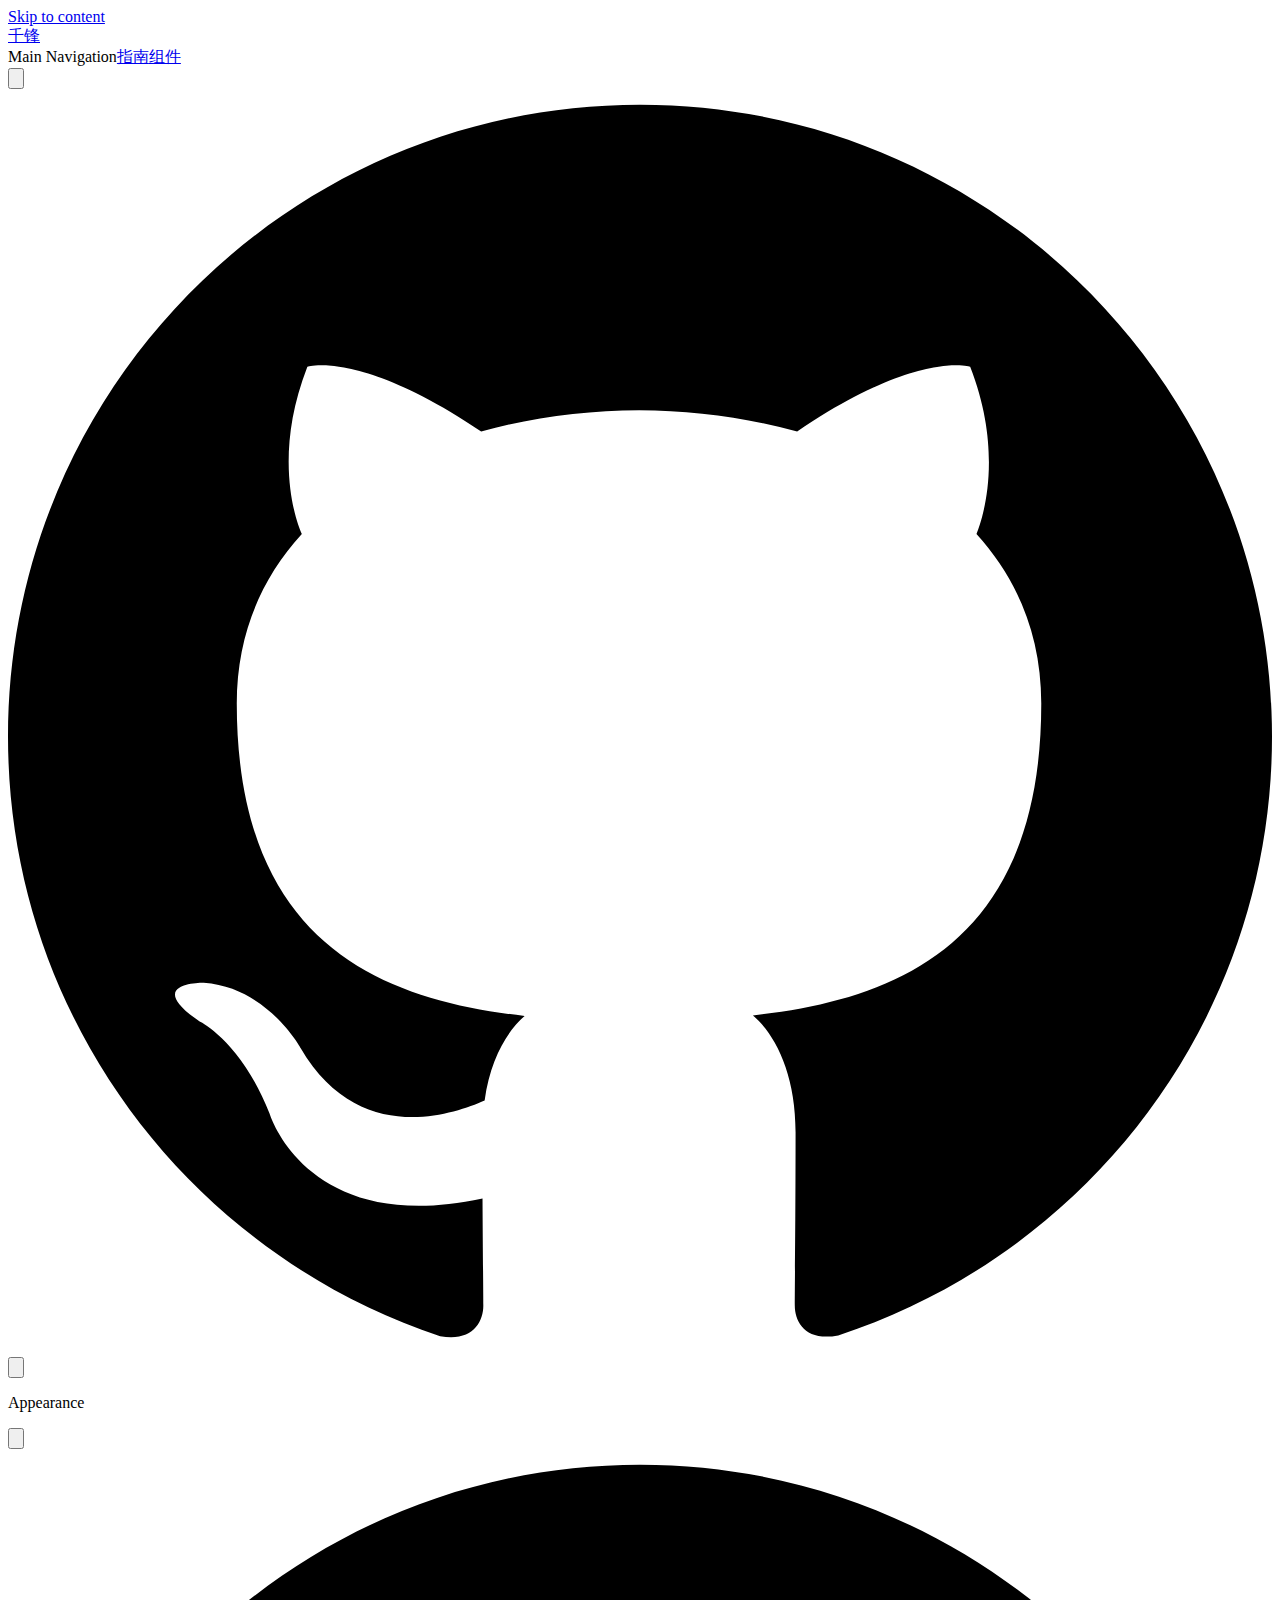
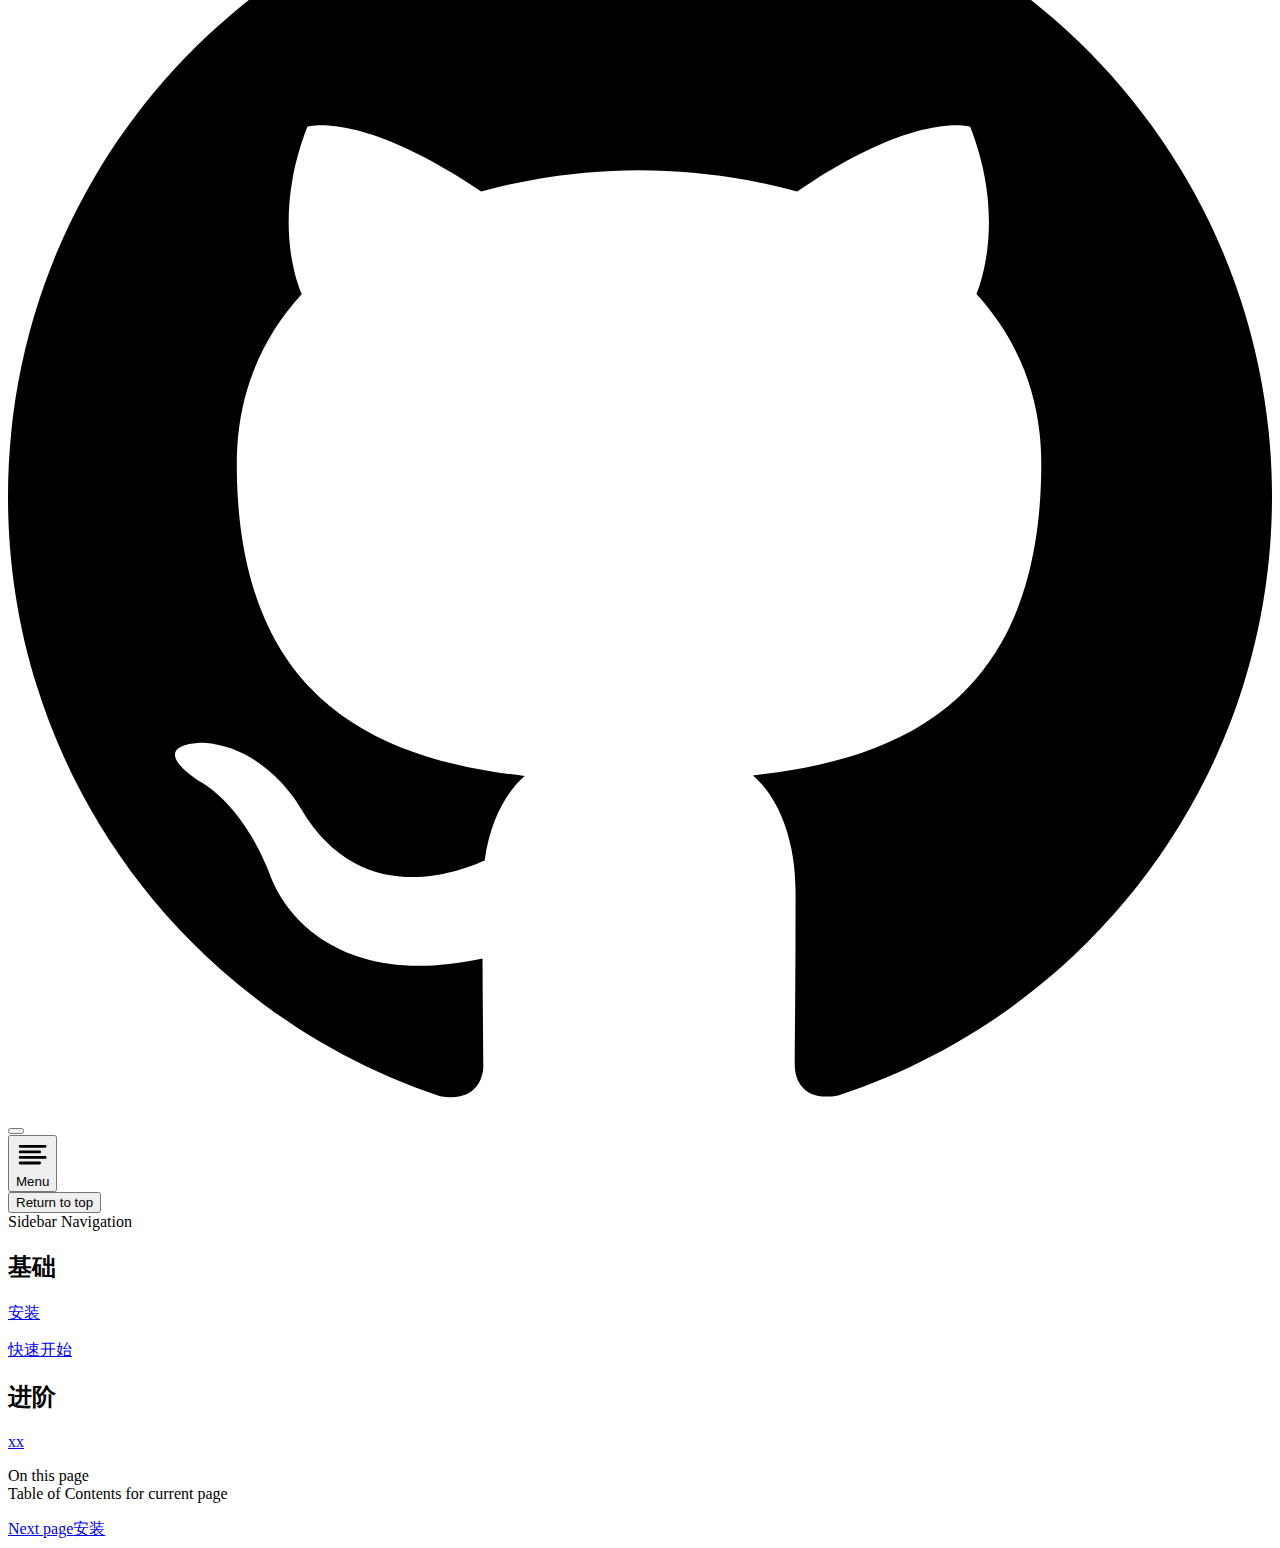
==== guild/index.html @ 6aa97a9f "deploy" ====
<!DOCTYPE html>
<html lang="en-US" dir="ltr">
  <head>
    <meta charset="utf-8">
    <meta name="viewport" content="width=device-width,initial-scale=1">
    <title>VitePress | VitePress</title>
    <meta name="description" content="A VitePress site">
    <link rel="preload stylesheet" href="/docs/assets/style.9207fbe6.css" as="style">
    
    <script type="module" src="/docs/assets/app.7f18fb11.js"></script>
    <link rel="preload" href="/docs/assets/inter-roman-latin.2ed14f66.woff2" as="font" type="font/woff2" crossorigin="">
    <link rel="modulepreload" href="/docs/assets/chunks/framework.ab073e9e.js">
    <link rel="modulepreload" href="/docs/assets/chunks/theme.0a90438f.js">
    <link rel="modulepreload" href="/docs/assets/guild_index.md.e2439c3f.lean.js">
    <script id="check-dark-light">(()=>{const e=localStorage.getItem("vitepress-theme-appearance")||"",a=window.matchMedia("(prefers-color-scheme: dark)").matches;(!e||e==="auto"?a:e==="dark")&&document.documentElement.classList.add("dark")})();</script>
  </head>
  <body>
    <div id="app"><div class="Layout" data-v-255ec12d><!--[--><!--]--><!--[--><span tabindex="-1" data-v-ae3e3f51></span><a href="#VPContent" class="VPSkipLink visually-hidden" data-v-ae3e3f51> Skip to content </a><!--]--><!----><header class="VPNav" data-v-255ec12d data-v-7e5bc4a5><div class="VPNavBar has-sidebar" data-v-7e5bc4a5 data-v-0937f67c><div class="container" data-v-0937f67c><div class="title" data-v-0937f67c><div class="VPNavBarTitle has-sidebar" data-v-0937f67c data-v-86d1bed8><a class="title" href="/docs/" data-v-86d1bed8><!--[--><!--]--><!----><!--[-->千锋<!--]--><!--[--><!--]--></a></div></div><div class="content" data-v-0937f67c><div class="curtain" data-v-0937f67c></div><div class="content-body" data-v-0937f67c><!--[--><!--]--><div class="VPNavBarSearch search" style="--vp-meta-key:&#39;Meta&#39;;" data-v-0937f67c><!----></div><nav aria-labelledby="main-nav-aria-label" class="VPNavBarMenu menu" data-v-0937f67c data-v-7f418b0f><span id="main-nav-aria-label" class="visually-hidden" data-v-7f418b0f>Main Navigation</span><!--[--><!--[--><a class="VPLink link VPNavBarMenuLink" href="/docs/guild/installation.html" tabindex="0" data-v-7f418b0f data-v-0b525393><!--[--><span data-v-0b525393>指南</span><!--]--></a><!--]--><!--[--><a class="VPLink link VPNavBarMenuLink" href="/docs/components/button/" tabindex="0" data-v-7f418b0f data-v-0b525393><!--[--><span data-v-0b525393>组件</span><!--]--></a><!--]--><!--]--></nav><!----><div class="VPNavBarAppearance appearance" data-v-0937f67c data-v-f6a63727><button class="VPSwitch VPSwitchAppearance" type="button" role="switch" title="toggle dark mode" aria-checked="false" data-v-f6a63727 data-v-82b282f1 data-v-f3c41672><span class="check" data-v-f3c41672><span class="icon" data-v-f3c41672><!--[--><svg xmlns="http://www.w3.org/2000/svg" aria-hidden="true" focusable="false" viewbox="0 0 24 24" class="sun" data-v-82b282f1><path d="M12,18c-3.3,0-6-2.7-6-6s2.7-6,6-6s6,2.7,6,6S15.3,18,12,18zM12,8c-2.2,0-4,1.8-4,4c0,2.2,1.8,4,4,4c2.2,0,4-1.8,4-4C16,9.8,14.2,8,12,8z"></path><path d="M12,4c-0.6,0-1-0.4-1-1V1c0-0.6,0.4-1,1-1s1,0.4,1,1v2C13,3.6,12.6,4,12,4z"></path><path d="M12,24c-0.6,0-1-0.4-1-1v-2c0-0.6,0.4-1,1-1s1,0.4,1,1v2C13,23.6,12.6,24,12,24z"></path><path d="M5.6,6.6c-0.3,0-0.5-0.1-0.7-0.3L3.5,4.9c-0.4-0.4-0.4-1,0-1.4s1-0.4,1.4,0l1.4,1.4c0.4,0.4,0.4,1,0,1.4C6.2,6.5,5.9,6.6,5.6,6.6z"></path><path d="M19.8,20.8c-0.3,0-0.5-0.1-0.7-0.3l-1.4-1.4c-0.4-0.4-0.4-1,0-1.4s1-0.4,1.4,0l1.4,1.4c0.4,0.4,0.4,1,0,1.4C20.3,20.7,20,20.8,19.8,20.8z"></path><path d="M3,13H1c-0.6,0-1-0.4-1-1s0.4-1,1-1h2c0.6,0,1,0.4,1,1S3.6,13,3,13z"></path><path d="M23,13h-2c-0.6,0-1-0.4-1-1s0.4-1,1-1h2c0.6,0,1,0.4,1,1S23.6,13,23,13z"></path><path d="M4.2,20.8c-0.3,0-0.5-0.1-0.7-0.3c-0.4-0.4-0.4-1,0-1.4l1.4-1.4c0.4-0.4,1-0.4,1.4,0s0.4,1,0,1.4l-1.4,1.4C4.7,20.7,4.5,20.8,4.2,20.8z"></path><path d="M18.4,6.6c-0.3,0-0.5-0.1-0.7-0.3c-0.4-0.4-0.4-1,0-1.4l1.4-1.4c0.4-0.4,1-0.4,1.4,0s0.4,1,0,1.4l-1.4,1.4C18.9,6.5,18.6,6.6,18.4,6.6z"></path></svg><svg xmlns="http://www.w3.org/2000/svg" aria-hidden="true" focusable="false" viewbox="0 0 24 24" class="moon" data-v-82b282f1><path d="M12.1,22c-0.3,0-0.6,0-0.9,0c-5.5-0.5-9.5-5.4-9-10.9c0.4-4.8,4.2-8.6,9-9c0.4,0,0.8,0.2,1,0.5c0.2,0.3,0.2,0.8-0.1,1.1c-2,2.7-1.4,6.4,1.3,8.4c2.1,1.6,5,1.6,7.1,0c0.3-0.2,0.7-0.3,1.1-0.1c0.3,0.2,0.5,0.6,0.5,1c-0.2,2.7-1.5,5.1-3.6,6.8C16.6,21.2,14.4,22,12.1,22zM9.3,4.4c-2.9,1-5,3.6-5.2,6.8c-0.4,4.4,2.8,8.3,7.2,8.7c2.1,0.2,4.2-0.4,5.8-1.8c1.1-0.9,1.9-2.1,2.4-3.4c-2.5,0.9-5.3,0.5-7.5-1.1C9.2,11.4,8.1,7.7,9.3,4.4z"></path></svg><!--]--></span></span></button></div><div class="VPSocialLinks VPNavBarSocialLinks social-links" data-v-0937f67c data-v-0394ad82 data-v-7bc22406><!--[--><a class="VPSocialLink no-icon" href="https://github.com/qddidi/easyest" aria-label="github" target="_blank" rel="noopener" data-v-7bc22406 data-v-f80f8133><svg role="img" viewBox="0 0 24 24" xmlns="http://www.w3.org/2000/svg"><title>GitHub</title><path d="M12 .297c-6.63 0-12 5.373-12 12 0 5.303 3.438 9.8 8.205 11.385.6.113.82-.258.82-.577 0-.285-.01-1.04-.015-2.04-3.338.724-4.042-1.61-4.042-1.61C4.422 18.07 3.633 17.7 3.633 17.7c-1.087-.744.084-.729.084-.729 1.205.084 1.838 1.236 1.838 1.236 1.07 1.835 2.809 1.305 3.495.998.108-.776.417-1.305.76-1.605-2.665-.3-5.466-1.332-5.466-5.93 0-1.31.465-2.38 1.235-3.22-.135-.303-.54-1.523.105-3.176 0 0 1.005-.322 3.3 1.23.96-.267 1.98-.399 3-.405 1.02.006 2.04.138 3 .405 2.28-1.552 3.285-1.23 3.285-1.23.645 1.653.24 2.873.12 3.176.765.84 1.23 1.91 1.23 3.22 0 4.61-2.805 5.625-5.475 5.92.42.36.81 1.096.81 2.22 0 1.606-.015 2.896-.015 3.286 0 .315.21.69.825.57C20.565 22.092 24 17.592 24 12.297c0-6.627-5.373-12-12-12"/></svg></a><!--]--></div><div class="VPFlyout VPNavBarExtra extra" data-v-0937f67c data-v-40855f84 data-v-a7b5672a><button type="button" class="button" aria-haspopup="true" aria-expanded="false" aria-label="extra navigation" data-v-a7b5672a><svg xmlns="http://www.w3.org/2000/svg" aria-hidden="true" focusable="false" viewbox="0 0 24 24" class="icon" data-v-a7b5672a><circle cx="12" cy="12" r="2"></circle><circle cx="19" cy="12" r="2"></circle><circle cx="5" cy="12" r="2"></circle></svg></button><div class="menu" data-v-a7b5672a><div class="VPMenu" data-v-a7b5672a data-v-e7ea1737><!----><!--[--><!--[--><!----><div class="group" data-v-40855f84><div class="item appearance" data-v-40855f84><p class="label" data-v-40855f84>Appearance</p><div class="appearance-action" data-v-40855f84><button class="VPSwitch VPSwitchAppearance" type="button" role="switch" title="toggle dark mode" aria-checked="false" data-v-40855f84 data-v-82b282f1 data-v-f3c41672><span class="check" data-v-f3c41672><span class="icon" data-v-f3c41672><!--[--><svg xmlns="http://www.w3.org/2000/svg" aria-hidden="true" focusable="false" viewbox="0 0 24 24" class="sun" data-v-82b282f1><path d="M12,18c-3.3,0-6-2.7-6-6s2.7-6,6-6s6,2.7,6,6S15.3,18,12,18zM12,8c-2.2,0-4,1.8-4,4c0,2.2,1.8,4,4,4c2.2,0,4-1.8,4-4C16,9.8,14.2,8,12,8z"></path><path d="M12,4c-0.6,0-1-0.4-1-1V1c0-0.6,0.4-1,1-1s1,0.4,1,1v2C13,3.6,12.6,4,12,4z"></path><path d="M12,24c-0.6,0-1-0.4-1-1v-2c0-0.6,0.4-1,1-1s1,0.4,1,1v2C13,23.6,12.6,24,12,24z"></path><path d="M5.6,6.6c-0.3,0-0.5-0.1-0.7-0.3L3.5,4.9c-0.4-0.4-0.4-1,0-1.4s1-0.4,1.4,0l1.4,1.4c0.4,0.4,0.4,1,0,1.4C6.2,6.5,5.9,6.6,5.6,6.6z"></path><path d="M19.8,20.8c-0.3,0-0.5-0.1-0.7-0.3l-1.4-1.4c-0.4-0.4-0.4-1,0-1.4s1-0.4,1.4,0l1.4,1.4c0.4,0.4,0.4,1,0,1.4C20.3,20.7,20,20.8,19.8,20.8z"></path><path d="M3,13H1c-0.6,0-1-0.4-1-1s0.4-1,1-1h2c0.6,0,1,0.4,1,1S3.6,13,3,13z"></path><path d="M23,13h-2c-0.6,0-1-0.4-1-1s0.4-1,1-1h2c0.6,0,1,0.4,1,1S23.6,13,23,13z"></path><path d="M4.2,20.8c-0.3,0-0.5-0.1-0.7-0.3c-0.4-0.4-0.4-1,0-1.4l1.4-1.4c0.4-0.4,1-0.4,1.4,0s0.4,1,0,1.4l-1.4,1.4C4.7,20.7,4.5,20.8,4.2,20.8z"></path><path d="M18.4,6.6c-0.3,0-0.5-0.1-0.7-0.3c-0.4-0.4-0.4-1,0-1.4l1.4-1.4c0.4-0.4,1-0.4,1.4,0s0.4,1,0,1.4l-1.4,1.4C18.9,6.5,18.6,6.6,18.4,6.6z"></path></svg><svg xmlns="http://www.w3.org/2000/svg" aria-hidden="true" focusable="false" viewbox="0 0 24 24" class="moon" data-v-82b282f1><path d="M12.1,22c-0.3,0-0.6,0-0.9,0c-5.5-0.5-9.5-5.4-9-10.9c0.4-4.8,4.2-8.6,9-9c0.4,0,0.8,0.2,1,0.5c0.2,0.3,0.2,0.8-0.1,1.1c-2,2.7-1.4,6.4,1.3,8.4c2.1,1.6,5,1.6,7.1,0c0.3-0.2,0.7-0.3,1.1-0.1c0.3,0.2,0.5,0.6,0.5,1c-0.2,2.7-1.5,5.1-3.6,6.8C16.6,21.2,14.4,22,12.1,22zM9.3,4.4c-2.9,1-5,3.6-5.2,6.8c-0.4,4.4,2.8,8.3,7.2,8.7c2.1,0.2,4.2-0.4,5.8-1.8c1.1-0.9,1.9-2.1,2.4-3.4c-2.5,0.9-5.3,0.5-7.5-1.1C9.2,11.4,8.1,7.7,9.3,4.4z"></path></svg><!--]--></span></span></button></div></div></div><div class="group" data-v-40855f84><div class="item social-links" data-v-40855f84><div class="VPSocialLinks social-links-list" data-v-40855f84 data-v-7bc22406><!--[--><a class="VPSocialLink no-icon" href="https://github.com/qddidi/easyest" aria-label="github" target="_blank" rel="noopener" data-v-7bc22406 data-v-f80f8133><svg role="img" viewBox="0 0 24 24" xmlns="http://www.w3.org/2000/svg"><title>GitHub</title><path d="M12 .297c-6.63 0-12 5.373-12 12 0 5.303 3.438 9.8 8.205 11.385.6.113.82-.258.82-.577 0-.285-.01-1.04-.015-2.04-3.338.724-4.042-1.61-4.042-1.61C4.422 18.07 3.633 17.7 3.633 17.7c-1.087-.744.084-.729.084-.729 1.205.084 1.838 1.236 1.838 1.236 1.07 1.835 2.809 1.305 3.495.998.108-.776.417-1.305.76-1.605-2.665-.3-5.466-1.332-5.466-5.93 0-1.31.465-2.38 1.235-3.22-.135-.303-.54-1.523.105-3.176 0 0 1.005-.322 3.3 1.23.96-.267 1.98-.399 3-.405 1.02.006 2.04.138 3 .405 2.28-1.552 3.285-1.23 3.285-1.23.645 1.653.24 2.873.12 3.176.765.84 1.23 1.91 1.23 3.22 0 4.61-2.805 5.625-5.475 5.92.42.36.81 1.096.81 2.22 0 1.606-.015 2.896-.015 3.286 0 .315.21.69.825.57C20.565 22.092 24 17.592 24 12.297c0-6.627-5.373-12-12-12"/></svg></a><!--]--></div></div></div><!--]--><!--]--></div></div></div><!--[--><!--]--><button type="button" class="VPNavBarHamburger hamburger" aria-label="mobile navigation" aria-expanded="false" aria-controls="VPNavScreen" data-v-0937f67c data-v-e5dd9c1c><span class="container" data-v-e5dd9c1c><span class="top" data-v-e5dd9c1c></span><span class="middle" data-v-e5dd9c1c></span><span class="bottom" data-v-e5dd9c1c></span></span></button></div></div></div></div><!----></header><div class="VPLocalNav reached-top" data-v-255ec12d data-v-5cfd5582><button class="menu" aria-expanded="false" aria-controls="VPSidebarNav" data-v-5cfd5582><svg xmlns="http://www.w3.org/2000/svg" aria-hidden="true" focusable="false" viewbox="0 0 24 24" class="menu-icon" data-v-5cfd5582><path d="M17,11H3c-0.6,0-1-0.4-1-1s0.4-1,1-1h14c0.6,0,1,0.4,1,1S17.6,11,17,11z"></path><path d="M21,7H3C2.4,7,2,6.6,2,6s0.4-1,1-1h18c0.6,0,1,0.4,1,1S21.6,7,21,7z"></path><path d="M21,15H3c-0.6,0-1-0.4-1-1s0.4-1,1-1h18c0.6,0,1,0.4,1,1S21.6,15,21,15z"></path><path d="M17,19H3c-0.6,0-1-0.4-1-1s0.4-1,1-1h14c0.6,0,1,0.4,1,1S17.6,19,17,19z"></path></svg><span class="menu-text" data-v-5cfd5582>Menu</span></button><div class="VPLocalNavOutlineDropdown" style="--vp-vh:0px;" data-v-5cfd5582 data-v-18201f51><button data-v-18201f51>Return to top</button><!----></div></div><aside class="VPSidebar" data-v-255ec12d data-v-845b8fc6><div class="curtain" data-v-845b8fc6></div><nav class="nav" id="VPSidebarNav" aria-labelledby="sidebar-aria-label" tabindex="-1" data-v-845b8fc6><span class="visually-hidden" id="sidebar-aria-label" data-v-845b8fc6> Sidebar Navigation </span><!--[--><!--]--><!--[--><div class="group" data-v-845b8fc6><section class="VPSidebarItem level-0" data-v-845b8fc6 data-v-9b797284><div class="item" role="button" tabindex="0" data-v-9b797284><div class="indicator" data-v-9b797284></div><h2 class="text" data-v-9b797284>基础</h2><!----></div><div class="items" data-v-9b797284><!--[--><div class="VPSidebarItem level-1 is-link" data-v-9b797284 data-v-9b797284><div class="item" data-v-9b797284><div class="indicator" data-v-9b797284></div><a class="VPLink link link" href="/docs/guild/installation.html" data-v-9b797284><!--[--><p class="text" data-v-9b797284>安装</p><!--]--></a><!----></div><!----></div><div class="VPSidebarItem level-1 is-link" data-v-9b797284 data-v-9b797284><div class="item" data-v-9b797284><div class="indicator" data-v-9b797284></div><a class="VPLink link link" href="/docs/guild/quickstart.html" data-v-9b797284><!--[--><p class="text" data-v-9b797284>快速开始</p><!--]--></a><!----></div><!----></div><!--]--></div></section></div><div class="group" data-v-845b8fc6><section class="VPSidebarItem level-0" data-v-845b8fc6 data-v-9b797284><div class="item" role="button" tabindex="0" data-v-9b797284><div class="indicator" data-v-9b797284></div><h2 class="text" data-v-9b797284>进阶</h2><!----></div><div class="items" data-v-9b797284><!--[--><div class="VPSidebarItem level-1 is-link" data-v-9b797284 data-v-9b797284><div class="item" data-v-9b797284><div class="indicator" data-v-9b797284></div><a class="VPLink link link" href="/docs/xx.html" data-v-9b797284><!--[--><p class="text" data-v-9b797284>xx</p><!--]--></a><!----></div><!----></div><!--]--></div></section></div><!--]--><!--[--><!--]--></nav></aside><div class="VPContent has-sidebar" id="VPContent" data-v-255ec12d data-v-669faec9><div class="VPDoc has-sidebar has-aside" data-v-669faec9 data-v-6b87e69f><!--[--><!--]--><div class="container" data-v-6b87e69f><div class="aside" data-v-6b87e69f><div class="aside-curtain" data-v-6b87e69f></div><div class="aside-container" data-v-6b87e69f><div class="aside-content" data-v-6b87e69f><div class="VPDocAside" data-v-6b87e69f data-v-3f215769><!--[--><!--]--><!--[--><!--]--><div class="VPDocAsideOutline" data-v-3f215769 data-v-ff0f39c8><div class="content" data-v-ff0f39c8><div class="outline-marker" data-v-ff0f39c8></div><div class="outline-title" data-v-ff0f39c8>On this page</div><nav aria-labelledby="doc-outline-aria-label" data-v-ff0f39c8><span class="visually-hidden" id="doc-outline-aria-label" data-v-ff0f39c8> Table of Contents for current page </span><ul class="root" data-v-ff0f39c8 data-v-d0ee3533><!--[--><!--]--></ul></nav></div></div><!--[--><!--]--><div class="spacer" data-v-3f215769></div><!--[--><!--]--><!----><!--[--><!--]--><!--[--><!--]--></div></div></div></div><div class="content" data-v-6b87e69f><div class="content-container" data-v-6b87e69f><!--[--><!--]--><!----><main class="main" data-v-6b87e69f><div style="position:relative;" class="vp-doc _docs_guild_index" data-v-6b87e69f><div></div></div></main><footer class="VPDocFooter" data-v-6b87e69f data-v-37656e44><!--[--><!--]--><!----><nav class="prev-next" data-v-37656e44><div class="pager" data-v-37656e44><!----></div><div class="pager" data-v-37656e44><a class="pager-link next" href="/docs/guild/installation.html" data-v-37656e44><span class="desc" data-v-37656e44>Next page</span><span class="title" data-v-37656e44>安装</span></a></div></nav></footer><!--[--><!--]--></div></div></div><!--[--><!--]--></div></div><!----><!--[--><!--]--></div></div>
    <script>window.__VP_HASH_MAP__=JSON.parse("{\"index.md\":\"1d6c81f4\",\"guild_index.md\":\"e2439c3f\",\"guild_installation.md\":\"ae4b064f\",\"components_button_index.md\":\"c9f81a16\"}");window.__VP_SITE_DATA__=JSON.parse("{\"lang\":\"en-US\",\"dir\":\"ltr\",\"title\":\"VitePress\",\"description\":\"A VitePress site\",\"base\":\"/docs/\",\"head\":[],\"appearance\":true,\"themeConfig\":{\"siteTitle\":\"千锋\",\"nav\":[{\"text\":\"指南\",\"link\":\"/guild/installation\"},{\"text\":\"组件\",\"link\":\"/components/button/\"}],\"sidebar\":{\"/guild/\":[{\"text\":\"基础\",\"items\":[{\"text\":\"安装\",\"link\":\"/guild/installation\"},{\"text\":\"快速开始\",\"link\":\"/guild/quickstart\"}]},{\"text\":\"进阶\",\"items\":[{\"text\":\"xx\",\"link\":\"/xx\"}]}],\"/components/\":[{\"text\":\"基础组件\",\"items\":[{\"text\":\"Button\",\"link\":\"/components/button\"}]}]},\"socialLinks\":[{\"icon\":\"github\",\"link\":\"https://github.com/qddidi/easyest\"}]},\"locales\":{},\"scrollOffset\":90,\"cleanUrls\":false}");</script>
    
  </body>
</html>
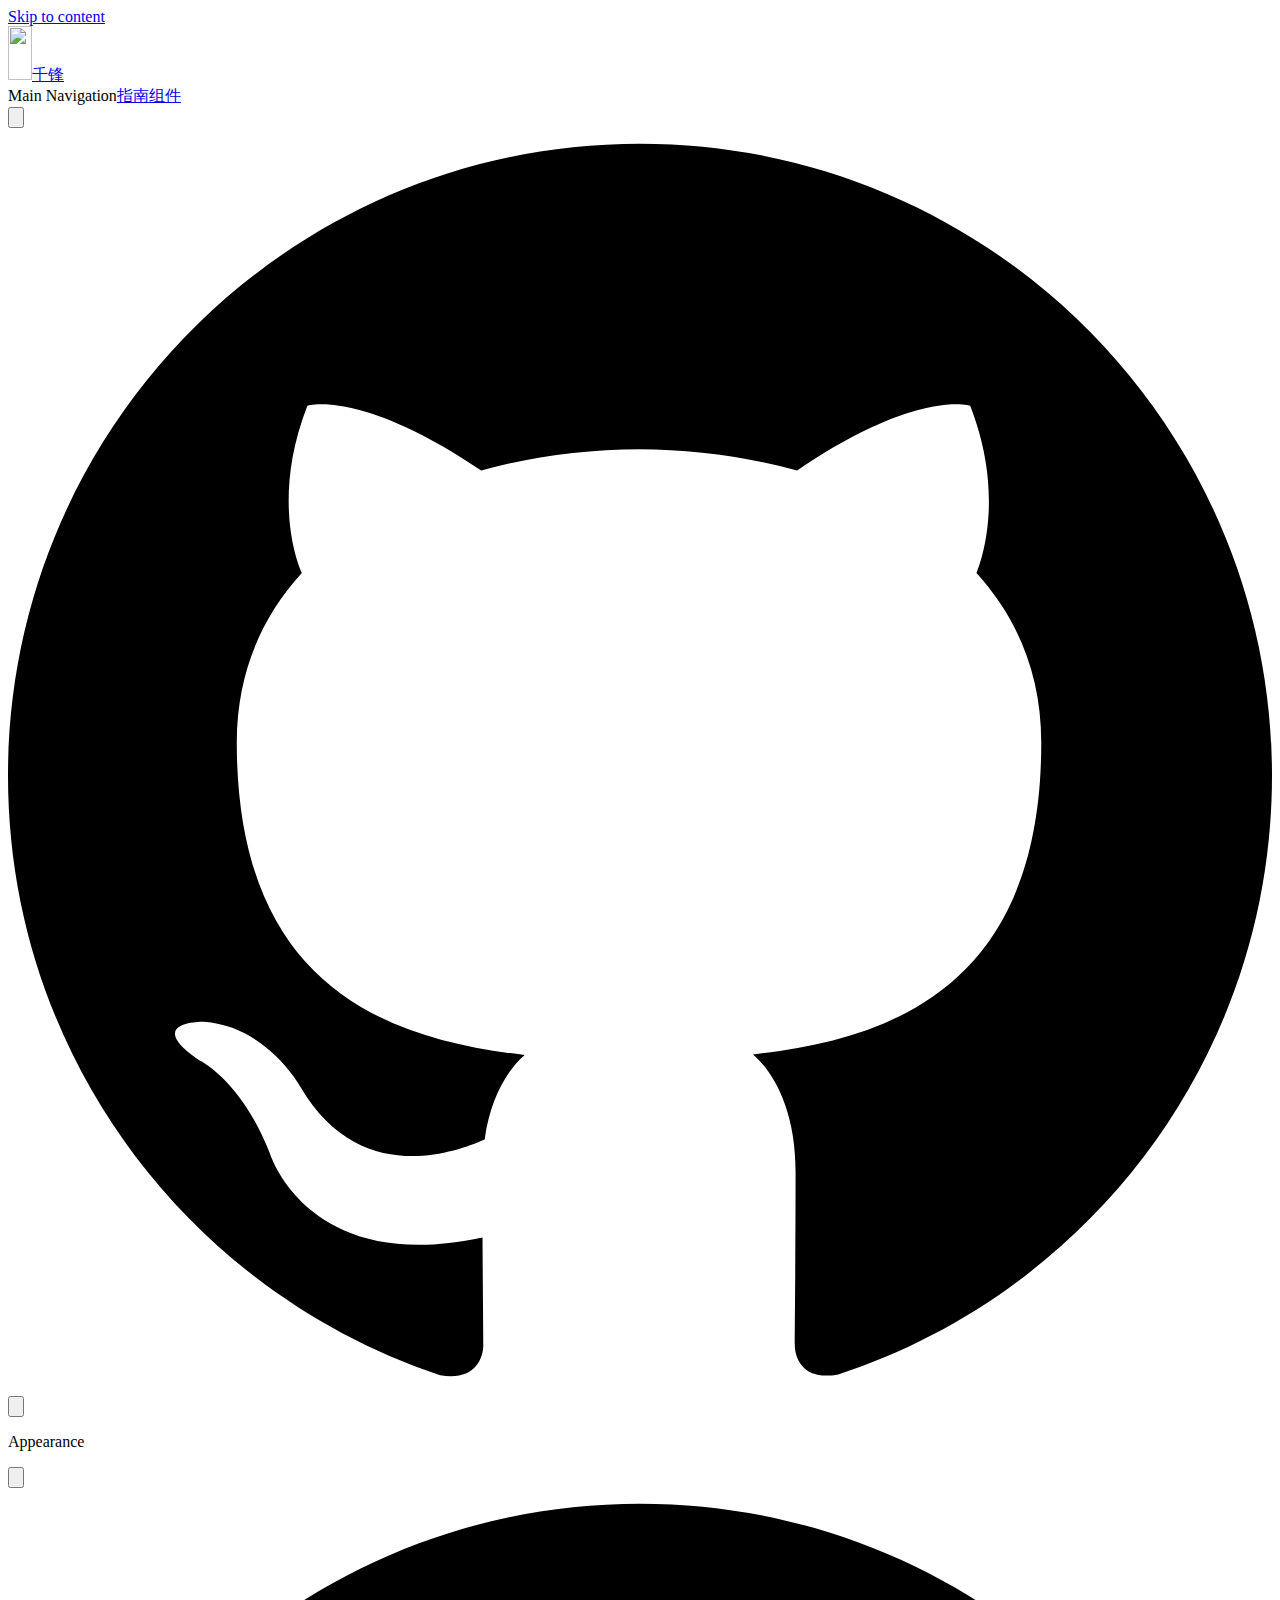
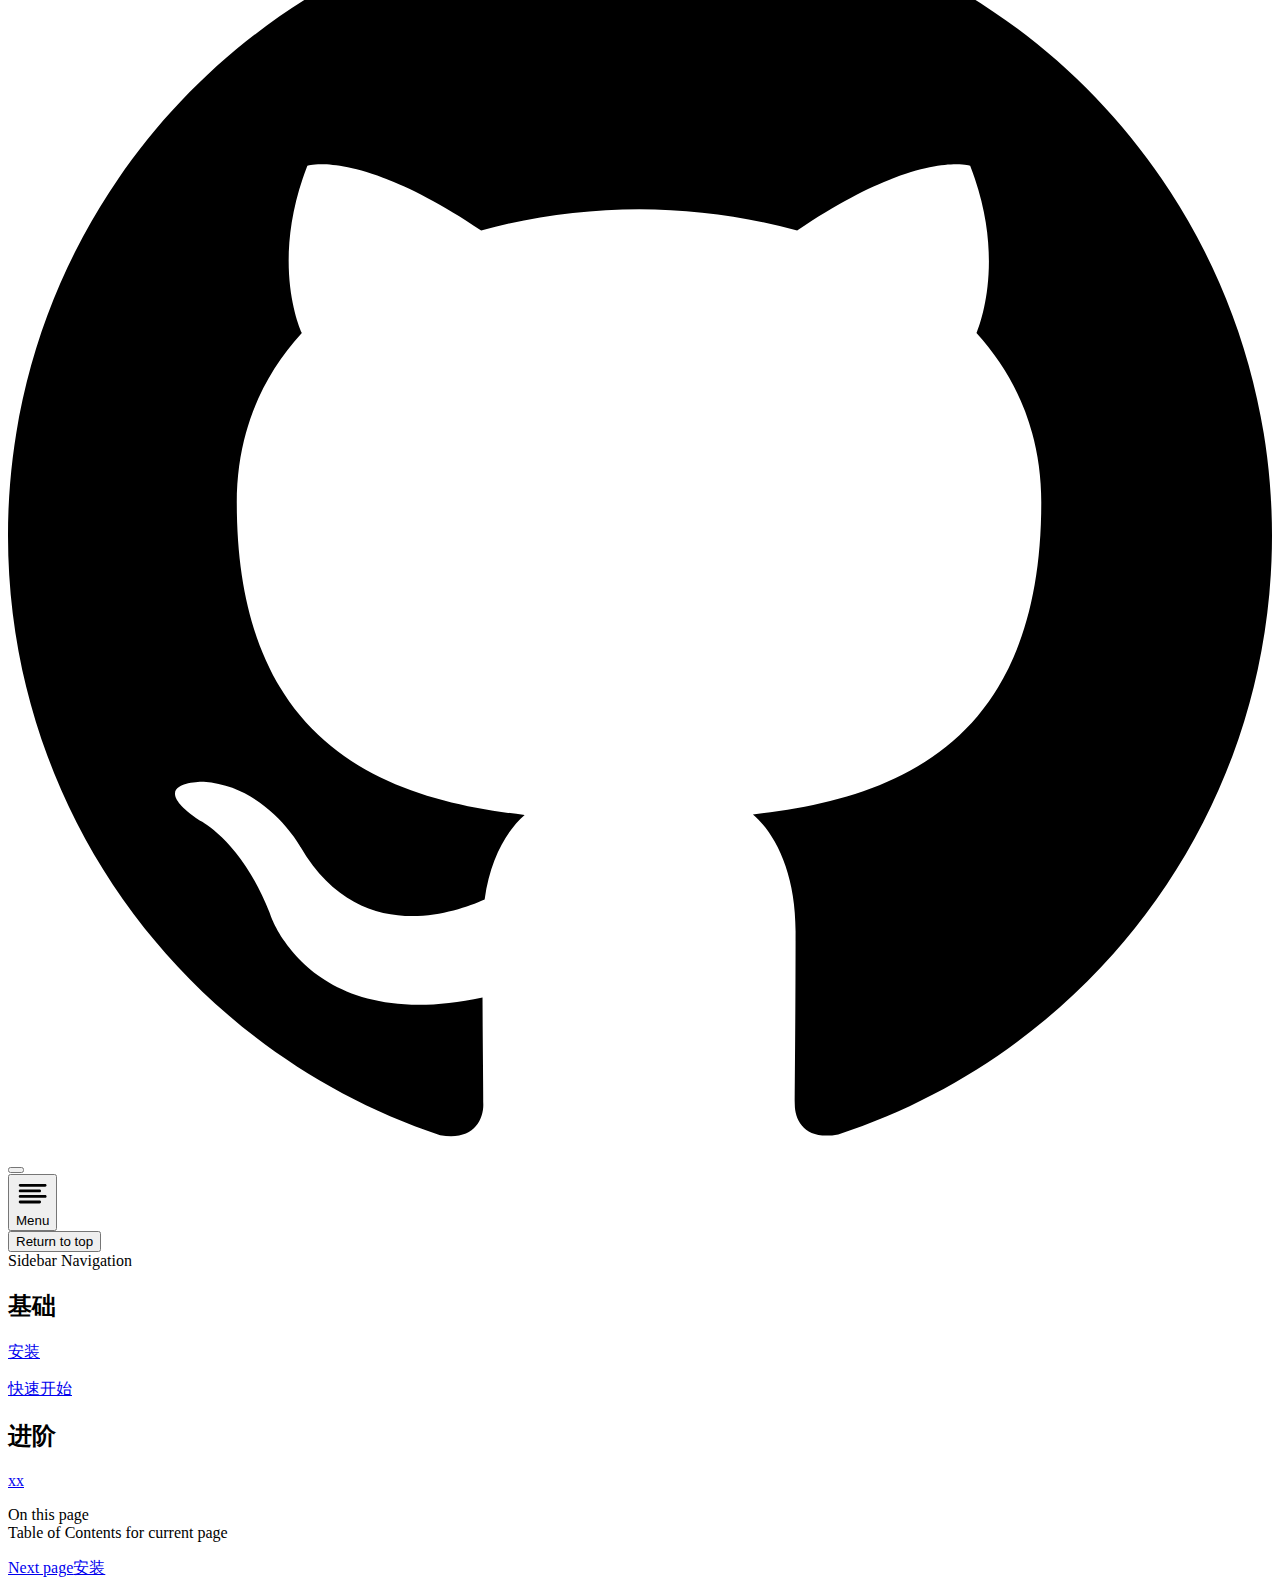
==== commit f5b81237: "deploy" ====
--- a/guild/index.html
+++ b/guild/index.html
@@ -5,18 +5,19 @@
     <meta name="viewport" content="width=device-width,initial-scale=1">
     <title>VitePress | VitePress</title>
     <meta name="description" content="A VitePress site">
-    <link rel="preload stylesheet" href="/docs/assets/style.9207fbe6.css" as="style">
+    <link rel="preload stylesheet" href="/docs/assets/style.b7a6410f.css" as="style">
     
     <script type="module" src="/docs/assets/app.7f18fb11.js"></script>
     <link rel="preload" href="/docs/assets/inter-roman-latin.2ed14f66.woff2" as="font" type="font/woff2" crossorigin="">
     <link rel="modulepreload" href="/docs/assets/chunks/framework.ab073e9e.js">
     <link rel="modulepreload" href="/docs/assets/chunks/theme.0a90438f.js">
     <link rel="modulepreload" href="/docs/assets/guild_index.md.e2439c3f.lean.js">
+    <link rel="icon" href="/logo2.png">
     <script id="check-dark-light">(()=>{const e=localStorage.getItem("vitepress-theme-appearance")||"",a=window.matchMedia("(prefers-color-scheme: dark)").matches;(!e||e==="auto"?a:e==="dark")&&document.documentElement.classList.add("dark")})();</script>
   </head>
   <body>
-    <div id="app"><div class="Layout" data-v-255ec12d><!--[--><!--]--><!--[--><span tabindex="-1" data-v-ae3e3f51></span><a href="#VPContent" class="VPSkipLink visually-hidden" data-v-ae3e3f51> Skip to content </a><!--]--><!----><header class="VPNav" data-v-255ec12d data-v-7e5bc4a5><div class="VPNavBar has-sidebar" data-v-7e5bc4a5 data-v-0937f67c><div class="container" data-v-0937f67c><div class="title" data-v-0937f67c><div class="VPNavBarTitle has-sidebar" data-v-0937f67c data-v-86d1bed8><a class="title" href="/docs/" data-v-86d1bed8><!--[--><!--]--><!----><!--[-->千锋<!--]--><!--[--><!--]--></a></div></div><div class="content" data-v-0937f67c><div class="curtain" data-v-0937f67c></div><div class="content-body" data-v-0937f67c><!--[--><!--]--><div class="VPNavBarSearch search" style="--vp-meta-key:&#39;Meta&#39;;" data-v-0937f67c><!----></div><nav aria-labelledby="main-nav-aria-label" class="VPNavBarMenu menu" data-v-0937f67c data-v-7f418b0f><span id="main-nav-aria-label" class="visually-hidden" data-v-7f418b0f>Main Navigation</span><!--[--><!--[--><a class="VPLink link VPNavBarMenuLink" href="/docs/guild/installation.html" tabindex="0" data-v-7f418b0f data-v-0b525393><!--[--><span data-v-0b525393>指南</span><!--]--></a><!--]--><!--[--><a class="VPLink link VPNavBarMenuLink" href="/docs/components/button/" tabindex="0" data-v-7f418b0f data-v-0b525393><!--[--><span data-v-0b525393>组件</span><!--]--></a><!--]--><!--]--></nav><!----><div class="VPNavBarAppearance appearance" data-v-0937f67c data-v-f6a63727><button class="VPSwitch VPSwitchAppearance" type="button" role="switch" title="toggle dark mode" aria-checked="false" data-v-f6a63727 data-v-82b282f1 data-v-f3c41672><span class="check" data-v-f3c41672><span class="icon" data-v-f3c41672><!--[--><svg xmlns="http://www.w3.org/2000/svg" aria-hidden="true" focusable="false" viewbox="0 0 24 24" class="sun" data-v-82b282f1><path d="M12,18c-3.3,0-6-2.7-6-6s2.7-6,6-6s6,2.7,6,6S15.3,18,12,18zM12,8c-2.2,0-4,1.8-4,4c0,2.2,1.8,4,4,4c2.2,0,4-1.8,4-4C16,9.8,14.2,8,12,8z"></path><path d="M12,4c-0.6,0-1-0.4-1-1V1c0-0.6,0.4-1,1-1s1,0.4,1,1v2C13,3.6,12.6,4,12,4z"></path><path d="M12,24c-0.6,0-1-0.4-1-1v-2c0-0.6,0.4-1,1-1s1,0.4,1,1v2C13,23.6,12.6,24,12,24z"></path><path d="M5.6,6.6c-0.3,0-0.5-0.1-0.7-0.3L3.5,4.9c-0.4-0.4-0.4-1,0-1.4s1-0.4,1.4,0l1.4,1.4c0.4,0.4,0.4,1,0,1.4C6.2,6.5,5.9,6.6,5.6,6.6z"></path><path d="M19.8,20.8c-0.3,0-0.5-0.1-0.7-0.3l-1.4-1.4c-0.4-0.4-0.4-1,0-1.4s1-0.4,1.4,0l1.4,1.4c0.4,0.4,0.4,1,0,1.4C20.3,20.7,20,20.8,19.8,20.8z"></path><path d="M3,13H1c-0.6,0-1-0.4-1-1s0.4-1,1-1h2c0.6,0,1,0.4,1,1S3.6,13,3,13z"></path><path d="M23,13h-2c-0.6,0-1-0.4-1-1s0.4-1,1-1h2c0.6,0,1,0.4,1,1S23.6,13,23,13z"></path><path d="M4.2,20.8c-0.3,0-0.5-0.1-0.7-0.3c-0.4-0.4-0.4-1,0-1.4l1.4-1.4c0.4-0.4,1-0.4,1.4,0s0.4,1,0,1.4l-1.4,1.4C4.7,20.7,4.5,20.8,4.2,20.8z"></path><path d="M18.4,6.6c-0.3,0-0.5-0.1-0.7-0.3c-0.4-0.4-0.4-1,0-1.4l1.4-1.4c0.4-0.4,1-0.4,1.4,0s0.4,1,0,1.4l-1.4,1.4C18.9,6.5,18.6,6.6,18.4,6.6z"></path></svg><svg xmlns="http://www.w3.org/2000/svg" aria-hidden="true" focusable="false" viewbox="0 0 24 24" class="moon" data-v-82b282f1><path d="M12.1,22c-0.3,0-0.6,0-0.9,0c-5.5-0.5-9.5-5.4-9-10.9c0.4-4.8,4.2-8.6,9-9c0.4,0,0.8,0.2,1,0.5c0.2,0.3,0.2,0.8-0.1,1.1c-2,2.7-1.4,6.4,1.3,8.4c2.1,1.6,5,1.6,7.1,0c0.3-0.2,0.7-0.3,1.1-0.1c0.3,0.2,0.5,0.6,0.5,1c-0.2,2.7-1.5,5.1-3.6,6.8C16.6,21.2,14.4,22,12.1,22zM9.3,4.4c-2.9,1-5,3.6-5.2,6.8c-0.4,4.4,2.8,8.3,7.2,8.7c2.1,0.2,4.2-0.4,5.8-1.8c1.1-0.9,1.9-2.1,2.4-3.4c-2.5,0.9-5.3,0.5-7.5-1.1C9.2,11.4,8.1,7.7,9.3,4.4z"></path></svg><!--]--></span></span></button></div><div class="VPSocialLinks VPNavBarSocialLinks social-links" data-v-0937f67c data-v-0394ad82 data-v-7bc22406><!--[--><a class="VPSocialLink no-icon" href="https://github.com/qddidi/easyest" aria-label="github" target="_blank" rel="noopener" data-v-7bc22406 data-v-f80f8133><svg role="img" viewBox="0 0 24 24" xmlns="http://www.w3.org/2000/svg"><title>GitHub</title><path d="M12 .297c-6.63 0-12 5.373-12 12 0 5.303 3.438 9.8 8.205 11.385.6.113.82-.258.82-.577 0-.285-.01-1.04-.015-2.04-3.338.724-4.042-1.61-4.042-1.61C4.422 18.07 3.633 17.7 3.633 17.7c-1.087-.744.084-.729.084-.729 1.205.084 1.838 1.236 1.838 1.236 1.07 1.835 2.809 1.305 3.495.998.108-.776.417-1.305.76-1.605-2.665-.3-5.466-1.332-5.466-5.93 0-1.31.465-2.38 1.235-3.22-.135-.303-.54-1.523.105-3.176 0 0 1.005-.322 3.3 1.23.96-.267 1.98-.399 3-.405 1.02.006 2.04.138 3 .405 2.28-1.552 3.285-1.23 3.285-1.23.645 1.653.24 2.873.12 3.176.765.84 1.23 1.91 1.23 3.22 0 4.61-2.805 5.625-5.475 5.92.42.36.81 1.096.81 2.22 0 1.606-.015 2.896-.015 3.286 0 .315.21.69.825.57C20.565 22.092 24 17.592 24 12.297c0-6.627-5.373-12-12-12"/></svg></a><!--]--></div><div class="VPFlyout VPNavBarExtra extra" data-v-0937f67c data-v-40855f84 data-v-a7b5672a><button type="button" class="button" aria-haspopup="true" aria-expanded="false" aria-label="extra navigation" data-v-a7b5672a><svg xmlns="http://www.w3.org/2000/svg" aria-hidden="true" focusable="false" viewbox="0 0 24 24" class="icon" data-v-a7b5672a><circle cx="12" cy="12" r="2"></circle><circle cx="19" cy="12" r="2"></circle><circle cx="5" cy="12" r="2"></circle></svg></button><div class="menu" data-v-a7b5672a><div class="VPMenu" data-v-a7b5672a data-v-e7ea1737><!----><!--[--><!--[--><!----><div class="group" data-v-40855f84><div class="item appearance" data-v-40855f84><p class="label" data-v-40855f84>Appearance</p><div class="appearance-action" data-v-40855f84><button class="VPSwitch VPSwitchAppearance" type="button" role="switch" title="toggle dark mode" aria-checked="false" data-v-40855f84 data-v-82b282f1 data-v-f3c41672><span class="check" data-v-f3c41672><span class="icon" data-v-f3c41672><!--[--><svg xmlns="http://www.w3.org/2000/svg" aria-hidden="true" focusable="false" viewbox="0 0 24 24" class="sun" data-v-82b282f1><path d="M12,18c-3.3,0-6-2.7-6-6s2.7-6,6-6s6,2.7,6,6S15.3,18,12,18zM12,8c-2.2,0-4,1.8-4,4c0,2.2,1.8,4,4,4c2.2,0,4-1.8,4-4C16,9.8,14.2,8,12,8z"></path><path d="M12,4c-0.6,0-1-0.4-1-1V1c0-0.6,0.4-1,1-1s1,0.4,1,1v2C13,3.6,12.6,4,12,4z"></path><path d="M12,24c-0.6,0-1-0.4-1-1v-2c0-0.6,0.4-1,1-1s1,0.4,1,1v2C13,23.6,12.6,24,12,24z"></path><path d="M5.6,6.6c-0.3,0-0.5-0.1-0.7-0.3L3.5,4.9c-0.4-0.4-0.4-1,0-1.4s1-0.4,1.4,0l1.4,1.4c0.4,0.4,0.4,1,0,1.4C6.2,6.5,5.9,6.6,5.6,6.6z"></path><path d="M19.8,20.8c-0.3,0-0.5-0.1-0.7-0.3l-1.4-1.4c-0.4-0.4-0.4-1,0-1.4s1-0.4,1.4,0l1.4,1.4c0.4,0.4,0.4,1,0,1.4C20.3,20.7,20,20.8,19.8,20.8z"></path><path d="M3,13H1c-0.6,0-1-0.4-1-1s0.4-1,1-1h2c0.6,0,1,0.4,1,1S3.6,13,3,13z"></path><path d="M23,13h-2c-0.6,0-1-0.4-1-1s0.4-1,1-1h2c0.6,0,1,0.4,1,1S23.6,13,23,13z"></path><path d="M4.2,20.8c-0.3,0-0.5-0.1-0.7-0.3c-0.4-0.4-0.4-1,0-1.4l1.4-1.4c0.4-0.4,1-0.4,1.4,0s0.4,1,0,1.4l-1.4,1.4C4.7,20.7,4.5,20.8,4.2,20.8z"></path><path d="M18.4,6.6c-0.3,0-0.5-0.1-0.7-0.3c-0.4-0.4-0.4-1,0-1.4l1.4-1.4c0.4-0.4,1-0.4,1.4,0s0.4,1,0,1.4l-1.4,1.4C18.9,6.5,18.6,6.6,18.4,6.6z"></path></svg><svg xmlns="http://www.w3.org/2000/svg" aria-hidden="true" focusable="false" viewbox="0 0 24 24" class="moon" data-v-82b282f1><path d="M12.1,22c-0.3,0-0.6,0-0.9,0c-5.5-0.5-9.5-5.4-9-10.9c0.4-4.8,4.2-8.6,9-9c0.4,0,0.8,0.2,1,0.5c0.2,0.3,0.2,0.8-0.1,1.1c-2,2.7-1.4,6.4,1.3,8.4c2.1,1.6,5,1.6,7.1,0c0.3-0.2,0.7-0.3,1.1-0.1c0.3,0.2,0.5,0.6,0.5,1c-0.2,2.7-1.5,5.1-3.6,6.8C16.6,21.2,14.4,22,12.1,22zM9.3,4.4c-2.9,1-5,3.6-5.2,6.8c-0.4,4.4,2.8,8.3,7.2,8.7c2.1,0.2,4.2-0.4,5.8-1.8c1.1-0.9,1.9-2.1,2.4-3.4c-2.5,0.9-5.3,0.5-7.5-1.1C9.2,11.4,8.1,7.7,9.3,4.4z"></path></svg><!--]--></span></span></button></div></div></div><div class="group" data-v-40855f84><div class="item social-links" data-v-40855f84><div class="VPSocialLinks social-links-list" data-v-40855f84 data-v-7bc22406><!--[--><a class="VPSocialLink no-icon" href="https://github.com/qddidi/easyest" aria-label="github" target="_blank" rel="noopener" data-v-7bc22406 data-v-f80f8133><svg role="img" viewBox="0 0 24 24" xmlns="http://www.w3.org/2000/svg"><title>GitHub</title><path d="M12 .297c-6.63 0-12 5.373-12 12 0 5.303 3.438 9.8 8.205 11.385.6.113.82-.258.82-.577 0-.285-.01-1.04-.015-2.04-3.338.724-4.042-1.61-4.042-1.61C4.422 18.07 3.633 17.7 3.633 17.7c-1.087-.744.084-.729.084-.729 1.205.084 1.838 1.236 1.838 1.236 1.07 1.835 2.809 1.305 3.495.998.108-.776.417-1.305.76-1.605-2.665-.3-5.466-1.332-5.466-5.93 0-1.31.465-2.38 1.235-3.22-.135-.303-.54-1.523.105-3.176 0 0 1.005-.322 3.3 1.23.96-.267 1.98-.399 3-.405 1.02.006 2.04.138 3 .405 2.28-1.552 3.285-1.23 3.285-1.23.645 1.653.24 2.873.12 3.176.765.84 1.23 1.91 1.23 3.22 0 4.61-2.805 5.625-5.475 5.92.42.36.81 1.096.81 2.22 0 1.606-.015 2.896-.015 3.286 0 .315.21.69.825.57C20.565 22.092 24 17.592 24 12.297c0-6.627-5.373-12-12-12"/></svg></a><!--]--></div></div></div><!--]--><!--]--></div></div></div><!--[--><!--]--><button type="button" class="VPNavBarHamburger hamburger" aria-label="mobile navigation" aria-expanded="false" aria-controls="VPNavScreen" data-v-0937f67c data-v-e5dd9c1c><span class="container" data-v-e5dd9c1c><span class="top" data-v-e5dd9c1c></span><span class="middle" data-v-e5dd9c1c></span><span class="bottom" data-v-e5dd9c1c></span></span></button></div></div></div></div><!----></header><div class="VPLocalNav reached-top" data-v-255ec12d data-v-5cfd5582><button class="menu" aria-expanded="false" aria-controls="VPSidebarNav" data-v-5cfd5582><svg xmlns="http://www.w3.org/2000/svg" aria-hidden="true" focusable="false" viewbox="0 0 24 24" class="menu-icon" data-v-5cfd5582><path d="M17,11H3c-0.6,0-1-0.4-1-1s0.4-1,1-1h14c0.6,0,1,0.4,1,1S17.6,11,17,11z"></path><path d="M21,7H3C2.4,7,2,6.6,2,6s0.4-1,1-1h18c0.6,0,1,0.4,1,1S21.6,7,21,7z"></path><path d="M21,15H3c-0.6,0-1-0.4-1-1s0.4-1,1-1h18c0.6,0,1,0.4,1,1S21.6,15,21,15z"></path><path d="M17,19H3c-0.6,0-1-0.4-1-1s0.4-1,1-1h14c0.6,0,1,0.4,1,1S17.6,19,17,19z"></path></svg><span class="menu-text" data-v-5cfd5582>Menu</span></button><div class="VPLocalNavOutlineDropdown" style="--vp-vh:0px;" data-v-5cfd5582 data-v-18201f51><button data-v-18201f51>Return to top</button><!----></div></div><aside class="VPSidebar" data-v-255ec12d data-v-845b8fc6><div class="curtain" data-v-845b8fc6></div><nav class="nav" id="VPSidebarNav" aria-labelledby="sidebar-aria-label" tabindex="-1" data-v-845b8fc6><span class="visually-hidden" id="sidebar-aria-label" data-v-845b8fc6> Sidebar Navigation </span><!--[--><!--]--><!--[--><div class="group" data-v-845b8fc6><section class="VPSidebarItem level-0" data-v-845b8fc6 data-v-9b797284><div class="item" role="button" tabindex="0" data-v-9b797284><div class="indicator" data-v-9b797284></div><h2 class="text" data-v-9b797284>基础</h2><!----></div><div class="items" data-v-9b797284><!--[--><div class="VPSidebarItem level-1 is-link" data-v-9b797284 data-v-9b797284><div class="item" data-v-9b797284><div class="indicator" data-v-9b797284></div><a class="VPLink link link" href="/docs/guild/installation.html" data-v-9b797284><!--[--><p class="text" data-v-9b797284>安装</p><!--]--></a><!----></div><!----></div><div class="VPSidebarItem level-1 is-link" data-v-9b797284 data-v-9b797284><div class="item" data-v-9b797284><div class="indicator" data-v-9b797284></div><a class="VPLink link link" href="/docs/guild/quickstart.html" data-v-9b797284><!--[--><p class="text" data-v-9b797284>快速开始</p><!--]--></a><!----></div><!----></div><!--]--></div></section></div><div class="group" data-v-845b8fc6><section class="VPSidebarItem level-0" data-v-845b8fc6 data-v-9b797284><div class="item" role="button" tabindex="0" data-v-9b797284><div class="indicator" data-v-9b797284></div><h2 class="text" data-v-9b797284>进阶</h2><!----></div><div class="items" data-v-9b797284><!--[--><div class="VPSidebarItem level-1 is-link" data-v-9b797284 data-v-9b797284><div class="item" data-v-9b797284><div class="indicator" data-v-9b797284></div><a class="VPLink link link" href="/docs/xx.html" data-v-9b797284><!--[--><p class="text" data-v-9b797284>xx</p><!--]--></a><!----></div><!----></div><!--]--></div></section></div><!--]--><!--[--><!--]--></nav></aside><div class="VPContent has-sidebar" id="VPContent" data-v-255ec12d data-v-669faec9><div class="VPDoc has-sidebar has-aside" data-v-669faec9 data-v-6b87e69f><!--[--><!--]--><div class="container" data-v-6b87e69f><div class="aside" data-v-6b87e69f><div class="aside-curtain" data-v-6b87e69f></div><div class="aside-container" data-v-6b87e69f><div class="aside-content" data-v-6b87e69f><div class="VPDocAside" data-v-6b87e69f data-v-3f215769><!--[--><!--]--><!--[--><!--]--><div class="VPDocAsideOutline" data-v-3f215769 data-v-ff0f39c8><div class="content" data-v-ff0f39c8><div class="outline-marker" data-v-ff0f39c8></div><div class="outline-title" data-v-ff0f39c8>On this page</div><nav aria-labelledby="doc-outline-aria-label" data-v-ff0f39c8><span class="visually-hidden" id="doc-outline-aria-label" data-v-ff0f39c8> Table of Contents for current page </span><ul class="root" data-v-ff0f39c8 data-v-d0ee3533><!--[--><!--]--></ul></nav></div></div><!--[--><!--]--><div class="spacer" data-v-3f215769></div><!--[--><!--]--><!----><!--[--><!--]--><!--[--><!--]--></div></div></div></div><div class="content" data-v-6b87e69f><div class="content-container" data-v-6b87e69f><!--[--><!--]--><!----><main class="main" data-v-6b87e69f><div style="position:relative;" class="vp-doc _docs_guild_index" data-v-6b87e69f><div></div></div></main><footer class="VPDocFooter" data-v-6b87e69f data-v-37656e44><!--[--><!--]--><!----><nav class="prev-next" data-v-37656e44><div class="pager" data-v-37656e44><!----></div><div class="pager" data-v-37656e44><a class="pager-link next" href="/docs/guild/installation.html" data-v-37656e44><span class="desc" data-v-37656e44>Next page</span><span class="title" data-v-37656e44>安装</span></a></div></nav></footer><!--[--><!--]--></div></div></div><!--[--><!--]--></div></div><!----><!--[--><!--]--></div></div>
-    <script>window.__VP_HASH_MAP__=JSON.parse("{\"index.md\":\"1d6c81f4\",\"guild_index.md\":\"e2439c3f\",\"guild_installation.md\":\"ae4b064f\",\"components_button_index.md\":\"c9f81a16\"}");window.__VP_SITE_DATA__=JSON.parse("{\"lang\":\"en-US\",\"dir\":\"ltr\",\"title\":\"VitePress\",\"description\":\"A VitePress site\",\"base\":\"/docs/\",\"head\":[],\"appearance\":true,\"themeConfig\":{\"siteTitle\":\"千锋\",\"nav\":[{\"text\":\"指南\",\"link\":\"/guild/installation\"},{\"text\":\"组件\",\"link\":\"/components/button/\"}],\"sidebar\":{\"/guild/\":[{\"text\":\"基础\",\"items\":[{\"text\":\"安装\",\"link\":\"/guild/installation\"},{\"text\":\"快速开始\",\"link\":\"/guild/quickstart\"}]},{\"text\":\"进阶\",\"items\":[{\"text\":\"xx\",\"link\":\"/xx\"}]}],\"/components/\":[{\"text\":\"基础组件\",\"items\":[{\"text\":\"Button\",\"link\":\"/components/button\"}]}]},\"socialLinks\":[{\"icon\":\"github\",\"link\":\"https://github.com/qddidi/easyest\"}]},\"locales\":{},\"scrollOffset\":90,\"cleanUrls\":false}");</script>
+    <div id="app"><div class="Layout" data-v-255ec12d><!--[--><!--]--><!--[--><span tabindex="-1" data-v-ae3e3f51></span><a href="#VPContent" class="VPSkipLink visually-hidden" data-v-ae3e3f51> Skip to content </a><!--]--><!----><header class="VPNav" data-v-255ec12d data-v-7e5bc4a5><div class="VPNavBar has-sidebar" data-v-7e5bc4a5 data-v-0937f67c><div class="container" data-v-0937f67c><div class="title" data-v-0937f67c><div class="VPNavBarTitle has-sidebar" data-v-0937f67c data-v-86d1bed8><a class="title" href="/docs/" data-v-86d1bed8><!--[--><!--]--><!--[--><img class="VPImage logo" src="/docs/logo2.png" width="24" height="54" alt data-v-8426fc1a><!--]--><!--[-->千锋<!--]--><!--[--><!--]--></a></div></div><div class="content" data-v-0937f67c><div class="curtain" data-v-0937f67c></div><div class="content-body" data-v-0937f67c><!--[--><!--]--><div class="VPNavBarSearch search" style="--vp-meta-key:&#39;Meta&#39;;" data-v-0937f67c><!----></div><nav aria-labelledby="main-nav-aria-label" class="VPNavBarMenu menu" data-v-0937f67c data-v-7f418b0f><span id="main-nav-aria-label" class="visually-hidden" data-v-7f418b0f>Main Navigation</span><!--[--><!--[--><a class="VPLink link VPNavBarMenuLink" href="/docs/guild/installation.html" tabindex="0" data-v-7f418b0f data-v-0b525393><!--[--><span data-v-0b525393>指南</span><!--]--></a><!--]--><!--[--><a class="VPLink link VPNavBarMenuLink" href="/docs/components/button/" tabindex="0" data-v-7f418b0f data-v-0b525393><!--[--><span data-v-0b525393>组件</span><!--]--></a><!--]--><!--]--></nav><!----><div class="VPNavBarAppearance appearance" data-v-0937f67c data-v-f6a63727><button class="VPSwitch VPSwitchAppearance" type="button" role="switch" title="toggle dark mode" aria-checked="false" data-v-f6a63727 data-v-82b282f1 data-v-f3c41672><span class="check" data-v-f3c41672><span class="icon" data-v-f3c41672><!--[--><svg xmlns="http://www.w3.org/2000/svg" aria-hidden="true" focusable="false" viewbox="0 0 24 24" class="sun" data-v-82b282f1><path d="M12,18c-3.3,0-6-2.7-6-6s2.7-6,6-6s6,2.7,6,6S15.3,18,12,18zM12,8c-2.2,0-4,1.8-4,4c0,2.2,1.8,4,4,4c2.2,0,4-1.8,4-4C16,9.8,14.2,8,12,8z"></path><path d="M12,4c-0.6,0-1-0.4-1-1V1c0-0.6,0.4-1,1-1s1,0.4,1,1v2C13,3.6,12.6,4,12,4z"></path><path d="M12,24c-0.6,0-1-0.4-1-1v-2c0-0.6,0.4-1,1-1s1,0.4,1,1v2C13,23.6,12.6,24,12,24z"></path><path d="M5.6,6.6c-0.3,0-0.5-0.1-0.7-0.3L3.5,4.9c-0.4-0.4-0.4-1,0-1.4s1-0.4,1.4,0l1.4,1.4c0.4,0.4,0.4,1,0,1.4C6.2,6.5,5.9,6.6,5.6,6.6z"></path><path d="M19.8,20.8c-0.3,0-0.5-0.1-0.7-0.3l-1.4-1.4c-0.4-0.4-0.4-1,0-1.4s1-0.4,1.4,0l1.4,1.4c0.4,0.4,0.4,1,0,1.4C20.3,20.7,20,20.8,19.8,20.8z"></path><path d="M3,13H1c-0.6,0-1-0.4-1-1s0.4-1,1-1h2c0.6,0,1,0.4,1,1S3.6,13,3,13z"></path><path d="M23,13h-2c-0.6,0-1-0.4-1-1s0.4-1,1-1h2c0.6,0,1,0.4,1,1S23.6,13,23,13z"></path><path d="M4.2,20.8c-0.3,0-0.5-0.1-0.7-0.3c-0.4-0.4-0.4-1,0-1.4l1.4-1.4c0.4-0.4,1-0.4,1.4,0s0.4,1,0,1.4l-1.4,1.4C4.7,20.7,4.5,20.8,4.2,20.8z"></path><path d="M18.4,6.6c-0.3,0-0.5-0.1-0.7-0.3c-0.4-0.4-0.4-1,0-1.4l1.4-1.4c0.4-0.4,1-0.4,1.4,0s0.4,1,0,1.4l-1.4,1.4C18.9,6.5,18.6,6.6,18.4,6.6z"></path></svg><svg xmlns="http://www.w3.org/2000/svg" aria-hidden="true" focusable="false" viewbox="0 0 24 24" class="moon" data-v-82b282f1><path d="M12.1,22c-0.3,0-0.6,0-0.9,0c-5.5-0.5-9.5-5.4-9-10.9c0.4-4.8,4.2-8.6,9-9c0.4,0,0.8,0.2,1,0.5c0.2,0.3,0.2,0.8-0.1,1.1c-2,2.7-1.4,6.4,1.3,8.4c2.1,1.6,5,1.6,7.1,0c0.3-0.2,0.7-0.3,1.1-0.1c0.3,0.2,0.5,0.6,0.5,1c-0.2,2.7-1.5,5.1-3.6,6.8C16.6,21.2,14.4,22,12.1,22zM9.3,4.4c-2.9,1-5,3.6-5.2,6.8c-0.4,4.4,2.8,8.3,7.2,8.7c2.1,0.2,4.2-0.4,5.8-1.8c1.1-0.9,1.9-2.1,2.4-3.4c-2.5,0.9-5.3,0.5-7.5-1.1C9.2,11.4,8.1,7.7,9.3,4.4z"></path></svg><!--]--></span></span></button></div><div class="VPSocialLinks VPNavBarSocialLinks social-links" data-v-0937f67c data-v-0394ad82 data-v-7bc22406><!--[--><a class="VPSocialLink no-icon" href="https://github.com/qf-design-test/qf-design-test/tree/main" aria-label="github" target="_blank" rel="noopener" data-v-7bc22406 data-v-f80f8133><svg role="img" viewBox="0 0 24 24" xmlns="http://www.w3.org/2000/svg"><title>GitHub</title><path d="M12 .297c-6.63 0-12 5.373-12 12 0 5.303 3.438 9.8 8.205 11.385.6.113.82-.258.82-.577 0-.285-.01-1.04-.015-2.04-3.338.724-4.042-1.61-4.042-1.61C4.422 18.07 3.633 17.7 3.633 17.7c-1.087-.744.084-.729.084-.729 1.205.084 1.838 1.236 1.838 1.236 1.07 1.835 2.809 1.305 3.495.998.108-.776.417-1.305.76-1.605-2.665-.3-5.466-1.332-5.466-5.93 0-1.31.465-2.38 1.235-3.22-.135-.303-.54-1.523.105-3.176 0 0 1.005-.322 3.3 1.23.96-.267 1.98-.399 3-.405 1.02.006 2.04.138 3 .405 2.28-1.552 3.285-1.23 3.285-1.23.645 1.653.24 2.873.12 3.176.765.84 1.23 1.91 1.23 3.22 0 4.61-2.805 5.625-5.475 5.92.42.36.81 1.096.81 2.22 0 1.606-.015 2.896-.015 3.286 0 .315.21.69.825.57C20.565 22.092 24 17.592 24 12.297c0-6.627-5.373-12-12-12"/></svg></a><!--]--></div><div class="VPFlyout VPNavBarExtra extra" data-v-0937f67c data-v-40855f84 data-v-a7b5672a><button type="button" class="button" aria-haspopup="true" aria-expanded="false" aria-label="extra navigation" data-v-a7b5672a><svg xmlns="http://www.w3.org/2000/svg" aria-hidden="true" focusable="false" viewbox="0 0 24 24" class="icon" data-v-a7b5672a><circle cx="12" cy="12" r="2"></circle><circle cx="19" cy="12" r="2"></circle><circle cx="5" cy="12" r="2"></circle></svg></button><div class="menu" data-v-a7b5672a><div class="VPMenu" data-v-a7b5672a data-v-e7ea1737><!----><!--[--><!--[--><!----><div class="group" data-v-40855f84><div class="item appearance" data-v-40855f84><p class="label" data-v-40855f84>Appearance</p><div class="appearance-action" data-v-40855f84><button class="VPSwitch VPSwitchAppearance" type="button" role="switch" title="toggle dark mode" aria-checked="false" data-v-40855f84 data-v-82b282f1 data-v-f3c41672><span class="check" data-v-f3c41672><span class="icon" data-v-f3c41672><!--[--><svg xmlns="http://www.w3.org/2000/svg" aria-hidden="true" focusable="false" viewbox="0 0 24 24" class="sun" data-v-82b282f1><path d="M12,18c-3.3,0-6-2.7-6-6s2.7-6,6-6s6,2.7,6,6S15.3,18,12,18zM12,8c-2.2,0-4,1.8-4,4c0,2.2,1.8,4,4,4c2.2,0,4-1.8,4-4C16,9.8,14.2,8,12,8z"></path><path d="M12,4c-0.6,0-1-0.4-1-1V1c0-0.6,0.4-1,1-1s1,0.4,1,1v2C13,3.6,12.6,4,12,4z"></path><path d="M12,24c-0.6,0-1-0.4-1-1v-2c0-0.6,0.4-1,1-1s1,0.4,1,1v2C13,23.6,12.6,24,12,24z"></path><path d="M5.6,6.6c-0.3,0-0.5-0.1-0.7-0.3L3.5,4.9c-0.4-0.4-0.4-1,0-1.4s1-0.4,1.4,0l1.4,1.4c0.4,0.4,0.4,1,0,1.4C6.2,6.5,5.9,6.6,5.6,6.6z"></path><path d="M19.8,20.8c-0.3,0-0.5-0.1-0.7-0.3l-1.4-1.4c-0.4-0.4-0.4-1,0-1.4s1-0.4,1.4,0l1.4,1.4c0.4,0.4,0.4,1,0,1.4C20.3,20.7,20,20.8,19.8,20.8z"></path><path d="M3,13H1c-0.6,0-1-0.4-1-1s0.4-1,1-1h2c0.6,0,1,0.4,1,1S3.6,13,3,13z"></path><path d="M23,13h-2c-0.6,0-1-0.4-1-1s0.4-1,1-1h2c0.6,0,1,0.4,1,1S23.6,13,23,13z"></path><path d="M4.2,20.8c-0.3,0-0.5-0.1-0.7-0.3c-0.4-0.4-0.4-1,0-1.4l1.4-1.4c0.4-0.4,1-0.4,1.4,0s0.4,1,0,1.4l-1.4,1.4C4.7,20.7,4.5,20.8,4.2,20.8z"></path><path d="M18.4,6.6c-0.3,0-0.5-0.1-0.7-0.3c-0.4-0.4-0.4-1,0-1.4l1.4-1.4c0.4-0.4,1-0.4,1.4,0s0.4,1,0,1.4l-1.4,1.4C18.9,6.5,18.6,6.6,18.4,6.6z"></path></svg><svg xmlns="http://www.w3.org/2000/svg" aria-hidden="true" focusable="false" viewbox="0 0 24 24" class="moon" data-v-82b282f1><path d="M12.1,22c-0.3,0-0.6,0-0.9,0c-5.5-0.5-9.5-5.4-9-10.9c0.4-4.8,4.2-8.6,9-9c0.4,0,0.8,0.2,1,0.5c0.2,0.3,0.2,0.8-0.1,1.1c-2,2.7-1.4,6.4,1.3,8.4c2.1,1.6,5,1.6,7.1,0c0.3-0.2,0.7-0.3,1.1-0.1c0.3,0.2,0.5,0.6,0.5,1c-0.2,2.7-1.5,5.1-3.6,6.8C16.6,21.2,14.4,22,12.1,22zM9.3,4.4c-2.9,1-5,3.6-5.2,6.8c-0.4,4.4,2.8,8.3,7.2,8.7c2.1,0.2,4.2-0.4,5.8-1.8c1.1-0.9,1.9-2.1,2.4-3.4c-2.5,0.9-5.3,0.5-7.5-1.1C9.2,11.4,8.1,7.7,9.3,4.4z"></path></svg><!--]--></span></span></button></div></div></div><div class="group" data-v-40855f84><div class="item social-links" data-v-40855f84><div class="VPSocialLinks social-links-list" data-v-40855f84 data-v-7bc22406><!--[--><a class="VPSocialLink no-icon" href="https://github.com/qf-design-test/qf-design-test/tree/main" aria-label="github" target="_blank" rel="noopener" data-v-7bc22406 data-v-f80f8133><svg role="img" viewBox="0 0 24 24" xmlns="http://www.w3.org/2000/svg"><title>GitHub</title><path d="M12 .297c-6.63 0-12 5.373-12 12 0 5.303 3.438 9.8 8.205 11.385.6.113.82-.258.82-.577 0-.285-.01-1.04-.015-2.04-3.338.724-4.042-1.61-4.042-1.61C4.422 18.07 3.633 17.7 3.633 17.7c-1.087-.744.084-.729.084-.729 1.205.084 1.838 1.236 1.838 1.236 1.07 1.835 2.809 1.305 3.495.998.108-.776.417-1.305.76-1.605-2.665-.3-5.466-1.332-5.466-5.93 0-1.31.465-2.38 1.235-3.22-.135-.303-.54-1.523.105-3.176 0 0 1.005-.322 3.3 1.23.96-.267 1.98-.399 3-.405 1.02.006 2.04.138 3 .405 2.28-1.552 3.285-1.23 3.285-1.23.645 1.653.24 2.873.12 3.176.765.84 1.23 1.91 1.23 3.22 0 4.61-2.805 5.625-5.475 5.92.42.36.81 1.096.81 2.22 0 1.606-.015 2.896-.015 3.286 0 .315.21.69.825.57C20.565 22.092 24 17.592 24 12.297c0-6.627-5.373-12-12-12"/></svg></a><!--]--></div></div></div><!--]--><!--]--></div></div></div><!--[--><!--]--><button type="button" class="VPNavBarHamburger hamburger" aria-label="mobile navigation" aria-expanded="false" aria-controls="VPNavScreen" data-v-0937f67c data-v-e5dd9c1c><span class="container" data-v-e5dd9c1c><span class="top" data-v-e5dd9c1c></span><span class="middle" data-v-e5dd9c1c></span><span class="bottom" data-v-e5dd9c1c></span></span></button></div></div></div></div><!----></header><div class="VPLocalNav reached-top" data-v-255ec12d data-v-5cfd5582><button class="menu" aria-expanded="false" aria-controls="VPSidebarNav" data-v-5cfd5582><svg xmlns="http://www.w3.org/2000/svg" aria-hidden="true" focusable="false" viewbox="0 0 24 24" class="menu-icon" data-v-5cfd5582><path d="M17,11H3c-0.6,0-1-0.4-1-1s0.4-1,1-1h14c0.6,0,1,0.4,1,1S17.6,11,17,11z"></path><path d="M21,7H3C2.4,7,2,6.6,2,6s0.4-1,1-1h18c0.6,0,1,0.4,1,1S21.6,7,21,7z"></path><path d="M21,15H3c-0.6,0-1-0.4-1-1s0.4-1,1-1h18c0.6,0,1,0.4,1,1S21.6,15,21,15z"></path><path d="M17,19H3c-0.6,0-1-0.4-1-1s0.4-1,1-1h14c0.6,0,1,0.4,1,1S17.6,19,17,19z"></path></svg><span class="menu-text" data-v-5cfd5582>Menu</span></button><div class="VPLocalNavOutlineDropdown" style="--vp-vh:0px;" data-v-5cfd5582 data-v-18201f51><button data-v-18201f51>Return to top</button><!----></div></div><aside class="VPSidebar" data-v-255ec12d data-v-845b8fc6><div class="curtain" data-v-845b8fc6></div><nav class="nav" id="VPSidebarNav" aria-labelledby="sidebar-aria-label" tabindex="-1" data-v-845b8fc6><span class="visually-hidden" id="sidebar-aria-label" data-v-845b8fc6> Sidebar Navigation </span><!--[--><!--]--><!--[--><div class="group" data-v-845b8fc6><section class="VPSidebarItem level-0" data-v-845b8fc6 data-v-9b797284><div class="item" role="button" tabindex="0" data-v-9b797284><div class="indicator" data-v-9b797284></div><h2 class="text" data-v-9b797284>基础</h2><!----></div><div class="items" data-v-9b797284><!--[--><div class="VPSidebarItem level-1 is-link" data-v-9b797284 data-v-9b797284><div class="item" data-v-9b797284><div class="indicator" data-v-9b797284></div><a class="VPLink link link" href="/docs/guild/installation.html" data-v-9b797284><!--[--><p class="text" data-v-9b797284>安装</p><!--]--></a><!----></div><!----></div><div class="VPSidebarItem level-1 is-link" data-v-9b797284 data-v-9b797284><div class="item" data-v-9b797284><div class="indicator" data-v-9b797284></div><a class="VPLink link link" href="/docs/guild/quickstart.html" data-v-9b797284><!--[--><p class="text" data-v-9b797284>快速开始</p><!--]--></a><!----></div><!----></div><!--]--></div></section></div><div class="group" data-v-845b8fc6><section class="VPSidebarItem level-0" data-v-845b8fc6 data-v-9b797284><div class="item" role="button" tabindex="0" data-v-9b797284><div class="indicator" data-v-9b797284></div><h2 class="text" data-v-9b797284>进阶</h2><!----></div><div class="items" data-v-9b797284><!--[--><div class="VPSidebarItem level-1 is-link" data-v-9b797284 data-v-9b797284><div class="item" data-v-9b797284><div class="indicator" data-v-9b797284></div><a class="VPLink link link" href="/docs/xx.html" data-v-9b797284><!--[--><p class="text" data-v-9b797284>xx</p><!--]--></a><!----></div><!----></div><!--]--></div></section></div><!--]--><!--[--><!--]--></nav></aside><div class="VPContent has-sidebar" id="VPContent" data-v-255ec12d data-v-669faec9><div class="VPDoc has-sidebar has-aside" data-v-669faec9 data-v-6b87e69f><!--[--><!--]--><div class="container" data-v-6b87e69f><div class="aside" data-v-6b87e69f><div class="aside-curtain" data-v-6b87e69f></div><div class="aside-container" data-v-6b87e69f><div class="aside-content" data-v-6b87e69f><div class="VPDocAside" data-v-6b87e69f data-v-3f215769><!--[--><!--]--><!--[--><!--]--><div class="VPDocAsideOutline" data-v-3f215769 data-v-ff0f39c8><div class="content" data-v-ff0f39c8><div class="outline-marker" data-v-ff0f39c8></div><div class="outline-title" data-v-ff0f39c8>On this page</div><nav aria-labelledby="doc-outline-aria-label" data-v-ff0f39c8><span class="visually-hidden" id="doc-outline-aria-label" data-v-ff0f39c8> Table of Contents for current page </span><ul class="root" data-v-ff0f39c8 data-v-d0ee3533><!--[--><!--]--></ul></nav></div></div><!--[--><!--]--><div class="spacer" data-v-3f215769></div><!--[--><!--]--><!----><!--[--><!--]--><!--[--><!--]--></div></div></div></div><div class="content" data-v-6b87e69f><div class="content-container" data-v-6b87e69f><!--[--><!--]--><!----><main class="main" data-v-6b87e69f><div style="position:relative;" class="vp-doc _docs_guild_index" data-v-6b87e69f><div></div></div></main><footer class="VPDocFooter" data-v-6b87e69f data-v-37656e44><!--[--><!--]--><!----><nav class="prev-next" data-v-37656e44><div class="pager" data-v-37656e44><!----></div><div class="pager" data-v-37656e44><a class="pager-link next" href="/docs/guild/installation.html" data-v-37656e44><span class="desc" data-v-37656e44>Next page</span><span class="title" data-v-37656e44>安装</span></a></div></nav></footer><!--[--><!--]--></div></div></div><!--[--><!--]--></div></div><!----><!--[--><!--]--></div></div>
+    <script>window.__VP_HASH_MAP__=JSON.parse("{\"index.md\":\"2b18b510\",\"components_button_index.md\":\"c9f81a16\",\"guild_index.md\":\"e2439c3f\",\"guild_installation.md\":\"bb742f5a\"}");window.__VP_SITE_DATA__=JSON.parse("{\"lang\":\"en-US\",\"dir\":\"ltr\",\"title\":\"VitePress\",\"description\":\"A VitePress site\",\"base\":\"/docs/\",\"head\":[],\"appearance\":true,\"themeConfig\":{\"logo\":{\"src\":\"/logo2.png\",\"width\":24,\"height\":54},\"siteTitle\":\"千锋\",\"nav\":[{\"text\":\"指南\",\"link\":\"/guild/installation\"},{\"text\":\"组件\",\"link\":\"/components/button/\"}],\"sidebar\":{\"/guild/\":[{\"text\":\"基础\",\"items\":[{\"text\":\"安装\",\"link\":\"/guild/installation\"},{\"text\":\"快速开始\",\"link\":\"/guild/quickstart\"}]},{\"text\":\"进阶\",\"items\":[{\"text\":\"xx\",\"link\":\"/xx\"}]}],\"/components/\":[{\"text\":\"基础组件\",\"items\":[{\"text\":\"Button\",\"link\":\"/components/button\"}]}]},\"socialLinks\":[{\"icon\":\"github\",\"link\":\"https://github.com/qf-design-test/qf-design-test/tree/main\"}]},\"locales\":{},\"scrollOffset\":90,\"cleanUrls\":false}");</script>
     
   </body>
 </html>